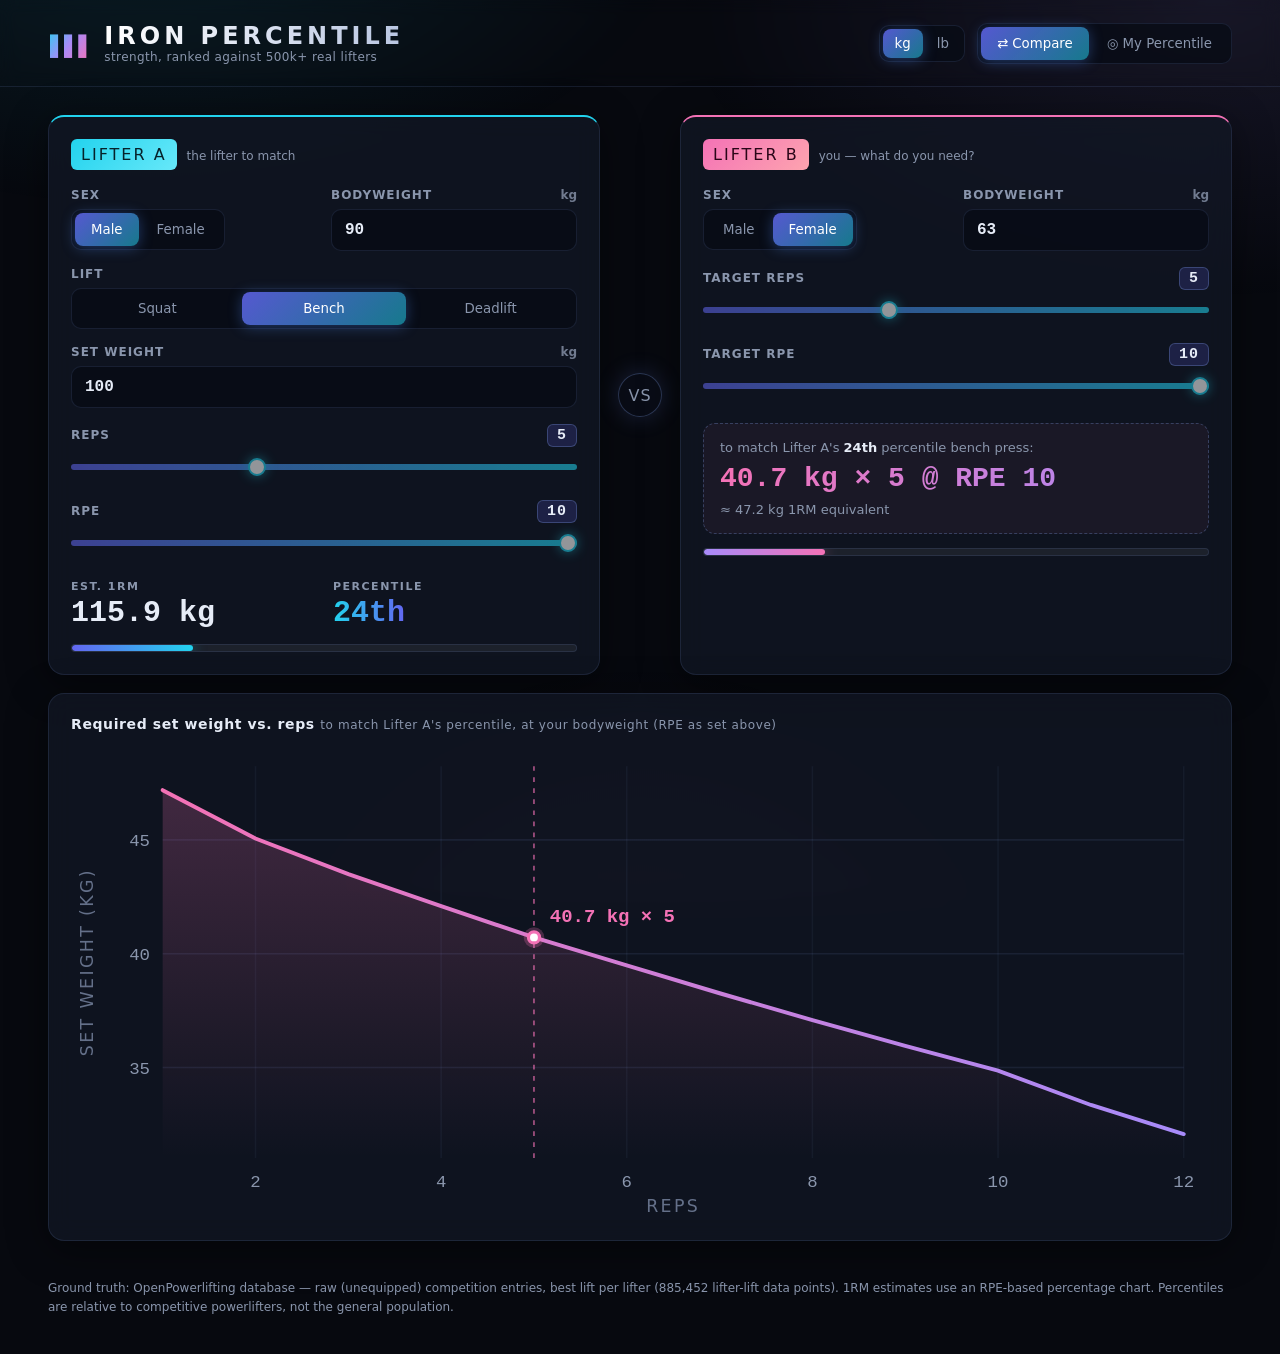
==== app/index.html @ ee3277fb "Add Iron Percentile strength comparison app with OpenPowerlifting ground truth - Compare mode: match" ====
<!DOCTYPE html>
<html lang="en">
<head>
<meta charset="UTF-8">
<meta name="viewport" content="width=device-width, initial-scale=1.0">
<title>Iron Percentile — Strength Comparison</title>
<link rel="stylesheet" href="style.css">
</head>
<body>
<div class="bg-glow"></div>

<header>
  <div class="brand">
    <div class="brand-mark">▮▮▮</div>
    <div>
      <h1>IRON&nbsp;PERCENTILE</h1>
      <p class="tagline">strength, ranked against 500k+ real lifters</p>
    </div>
  </div>
  <div class="header-controls">
    <div class="seg seg-small" id="unitToggle">
      <button data-unit="kg" class="active">kg</button>
      <button data-unit="lb">lb</button>
    </div>
    <nav class="seg" id="modeTabs">
      <button data-mode="compare" class="active">⇄ Compare</button>
      <button data-mode="me">◎ My Percentile</button>
    </nav>
  </div>
</header>

<main>
<!-- ============ MODE 1: COMPARE ============ -->
<section id="mode-compare" class="mode active">
  <div class="compare-grid">

    <div class="card lifter-a">
      <div class="card-head">
        <span class="badge badge-a">LIFTER A</span>
        <span class="card-sub">the lifter to match</span>
      </div>

      <div class="field-row">
        <div class="field">
          <label>Sex</label>
          <div class="seg" data-field="a-sex">
            <button data-val="M" class="active">Male</button>
            <button data-val="F">Female</button>
          </div>
        </div>
        <div class="field">
          <label>Bodyweight <span class="unit-label">kg</span></label>
          <input type="number" id="a-bw" value="90" min="30" max="250" step="0.5">
        </div>
      </div>

      <div class="field">
        <label>Lift</label>
        <div class="seg seg-3" data-field="lift">
          <button data-val="squat">Squat</button>
          <button data-val="bench" class="active">Bench</button>
          <button data-val="deadlift">Deadlift</button>
        </div>
      </div>

      <div class="field">
        <label>Set weight <span class="unit-label">kg</span></label>
        <input type="number" id="a-weight" value="100" min="1" step="2.5">
      </div>

      <div class="field slider-field">
        <label>Reps <output id="a-reps-out">5</output></label>
        <input type="range" id="a-reps" min="1" max="12" value="5" step="1">
      </div>
      <div class="field slider-field">
        <label>RPE <output id="a-rpe-out">10</output></label>
        <input type="range" id="a-rpe" min="6" max="10" value="10" step="0.5">
      </div>

      <div class="result-strip">
        <div class="stat">
          <span class="stat-label">est. 1RM</span>
          <span class="stat-value" id="a-1rm">—</span>
        </div>
        <div class="stat">
          <span class="stat-label">percentile</span>
          <span class="stat-value grad-a" id="a-pct">—</span>
        </div>
      </div>
      <div class="pct-bar"><div class="pct-fill fill-a" id="a-bar"></div></div>
    </div>

    <div class="vs-divider"><span>VS</span></div>

    <div class="card lifter-b">
      <div class="card-head">
        <span class="badge badge-b">LIFTER B</span>
        <span class="card-sub">you — what do you need?</span>
      </div>

      <div class="field-row">
        <div class="field">
          <label>Sex</label>
          <div class="seg" data-field="b-sex">
            <button data-val="M">Male</button>
            <button data-val="F" class="active">Female</button>
          </div>
        </div>
        <div class="field">
          <label>Bodyweight <span class="unit-label">kg</span></label>
          <input type="number" id="b-bw" value="63" min="30" max="250" step="0.5">
        </div>
      </div>

      <div class="field slider-field">
        <label>Target reps <output id="b-reps-out">5</output></label>
        <input type="range" id="b-reps" min="1" max="12" value="5" step="1">
      </div>
      <div class="field slider-field">
        <label>Target RPE <output id="b-rpe-out">10</output></label>
        <input type="range" id="b-rpe" min="6" max="10" value="10" step="0.5">
      </div>

      <div class="equiv-box">
        <p class="equiv-lead">to match Lifter A's <strong id="b-pct-echo">—</strong> percentile <span id="b-lift-echo"></span>:</p>
        <p class="equiv-main"><span id="b-target">—</span></p>
        <p class="equiv-sub">≈ <span id="b-1rm">—</span> 1RM equivalent</p>
      </div>
      <div class="pct-bar"><div class="pct-fill fill-b" id="b-bar"></div></div>
    </div>
  </div>

  <div class="card chart-card">
    <h3>Required set weight vs. reps <span class="h3-sub">to match Lifter A's percentile, at your bodyweight (RPE as set above)</span></h3>
    <div id="compare-chart" class="chart"></div>
  </div>
</section>

<!-- ============ MODE 2: MY PERCENTILE ============ -->
<section id="mode-me" class="mode">
  <div class="me-grid">
    <div class="card">
      <div class="card-head">
        <span class="badge badge-b">YOUR SET</span>
        <span class="card-sub">one hard set → full picture</span>
      </div>

      <div class="field-row">
        <div class="field">
          <label>Sex</label>
          <div class="seg" data-field="m-sex">
            <button data-val="M" class="active">Male</button>
            <button data-val="F">Female</button>
          </div>
        </div>
        <div class="field">
          <label>Bodyweight <span class="unit-label">kg</span></label>
          <input type="number" id="m-bw" value="82.5" min="30" max="250" step="0.5">
        </div>
      </div>

      <div class="field">
        <label>Lift</label>
        <div class="seg seg-3" data-field="m-lift">
          <button data-val="squat" class="active">Squat</button>
          <button data-val="bench">Bench</button>
          <button data-val="deadlift">Deadlift</button>
        </div>
      </div>

      <div class="field">
        <label>Set weight <span class="unit-label">kg</span></label>
        <input type="number" id="m-weight" value="140" min="1" step="2.5">
      </div>

      <div class="field slider-field">
        <label>Reps <output id="m-reps-out">5</output></label>
        <input type="range" id="m-reps" min="1" max="12" value="5" step="1">
      </div>
      <div class="field slider-field">
        <label>RPE <output id="m-rpe-out">9</output></label>
        <input type="range" id="m-rpe" min="6" max="10" value="9" step="0.5">
      </div>

      <div class="hero-result">
        <div class="hero-stat">
          <span class="stat-label">estimated 1RM</span>
          <span class="hero-value" id="m-1rm">—</span>
        </div>
        <div class="hero-stat">
          <span class="stat-label">your percentile</span>
          <span class="hero-value grad-b" id="m-pct">—</span>
          <span class="hero-note" id="m-pct-note"></span>
        </div>
      </div>
      <div class="pct-bar"><div class="pct-fill fill-b" id="m-bar"></div></div>
    </div>

    <div class="stack">
      <div class="card chart-card">
        <h3>Strength curve <span class="h3-sub">1RM needed at every percentile — your bodyweight &amp; sex</span></h3>
        <div id="me-chart-curve" class="chart"></div>
        <div class="field slider-field inline-slider">
          <label>Target percentile <output id="m-target-out">90</output></label>
          <input type="range" id="m-target" min="1" max="99" value="90" step="1">
        </div>
        <p class="callout" id="m-target-text">—</p>
      </div>

      <div class="card chart-card">
        <h3>Bodyweight leverage <span class="h3-sub">bodyweight at which your current 1RM hits each percentile</span></h3>
        <div id="me-chart-bw" class="chart"></div>
        <p class="callout" id="m-bw-text">—</p>
      </div>
    </div>
  </div>
</section>
</main>

<footer>
  <p id="foot-note">Ground truth: OpenPowerlifting database — raw (unequipped) competition entries, best lift per lifter.</p>
</footer>

<script src="percentiles.js"></script>
<script src="app.js"></script>
</body>
</html>
---- app/style.css ----
/* ============ Iron Percentile — dark theme ============ */
:root {
  --bg: #07090f;
  --bg-card: rgba(18, 24, 38, 0.72);
  --border: rgba(120, 150, 220, 0.14);
  --border-bright: rgba(120, 150, 220, 0.32);
  --text: #e6ecf7;
  --text-dim: #8a96ad;
  --accent-a: #22d3ee;   /* cyan — lifter A */
  --accent-a2: #6366f1;
  --accent-b: #f472b6;   /* magenta — lifter B / you */
  --accent-b2: #a78bfa;
  --mono: "JetBrains Mono", "SF Mono", "Cascadia Code", Consolas, monospace;
}

* { box-sizing: border-box; margin: 0; padding: 0; }

html { color-scheme: dark; }

body {
  background: var(--bg);
  color: var(--text);
  font-family: "Inter", "Segoe UI", system-ui, -apple-system, sans-serif;
  min-height: 100vh;
  overflow-x: hidden;
}

.bg-glow {
  position: fixed; inset: 0; z-index: -1; pointer-events: none;
  background:
    radial-gradient(900px 500px at 12% -10%, rgba(34, 211, 238, 0.10), transparent 60%),
    radial-gradient(900px 500px at 95% 0%, rgba(167, 139, 250, 0.10), transparent 60%),
    radial-gradient(700px 700px at 50% 120%, rgba(244, 114, 182, 0.07), transparent 60%);
}

/* ---------- header ---------- */
header {
  display: flex; align-items: center; justify-content: space-between;
  flex-wrap: wrap; gap: 16px;
  padding: 22px clamp(16px, 4vw, 48px);
  border-bottom: 1px solid var(--border);
  backdrop-filter: blur(8px);
}
.brand { display: flex; align-items: center; gap: 14px; }
.brand-mark {
  font-size: 22px; letter-spacing: 2px;
  background: linear-gradient(135deg, var(--accent-a), var(--accent-b2), var(--accent-b));
  -webkit-background-clip: text; background-clip: text; color: transparent;
  transform: scaleY(1.4);
}
h1 {
  font-size: clamp(18px, 2.4vw, 24px); font-weight: 800; letter-spacing: 4px;
  background: linear-gradient(90deg, #fff, #b9c6e2);
  -webkit-background-clip: text; background-clip: text; color: transparent;
}
.tagline { font-size: 12px; color: var(--text-dim); letter-spacing: 0.4px; }
.header-controls { display: flex; gap: 12px; align-items: center; }

/* ---------- segmented controls ---------- */
.seg {
  display: inline-flex; padding: 3px; gap: 2px;
  background: rgba(8, 12, 22, 0.8);
  border: 1px solid var(--border); border-radius: 10px;
}
.seg button {
  appearance: none; border: 0; cursor: pointer;
  background: transparent; color: var(--text-dim);
  font: 600 13px/1 inherit; font-family: inherit;
  padding: 9px 16px; border-radius: 8px;
  transition: all .18s ease;
  white-space: nowrap;
}
.seg button:hover { color: var(--text); }
.seg button.active {
  color: #fff;
  background: linear-gradient(135deg, rgba(99, 102, 241, 0.85), rgba(34, 211, 238, 0.55));
  box-shadow: 0 2px 14px rgba(80, 140, 255, 0.35);
}
.seg-small button { padding: 7px 12px; }
.seg-3 { width: 100%; }
.seg-3 button { flex: 1; }

/* ---------- layout ---------- */
main { padding: 28px clamp(16px, 4vw, 48px) 12px; max-width: 1280px; margin: 0 auto; }
.mode { display: none; }
.mode.active { display: block; animation: rise .35s ease; }
@keyframes rise { from { opacity: 0; transform: translateY(10px); } to { opacity: 1; } }

.compare-grid {
  display: grid; grid-template-columns: 1fr auto 1fr; gap: 18px;
  align-items: stretch; margin-bottom: 18px;
}
.me-grid { display: grid; grid-template-columns: 380px 1fr; gap: 18px; }
.stack { display: flex; flex-direction: column; gap: 18px; }

@media (max-width: 980px) {
  .compare-grid { grid-template-columns: 1fr; }
  .me-grid { grid-template-columns: 1fr; }
  .vs-divider { transform: rotate(90deg); height: 40px; }
}

/* ---------- cards ---------- */
.card {
  background: var(--bg-card);
  border: 1px solid var(--border);
  border-radius: 16px;
  padding: 22px;
  backdrop-filter: blur(12px);
  box-shadow: 0 8px 40px rgba(0, 0, 0, 0.45);
}
.lifter-a { border-top: 2px solid var(--accent-a); }
.lifter-b { border-top: 2px solid var(--accent-b); }

.card-head { display: flex; align-items: baseline; gap: 10px; margin-bottom: 18px; }
.badge {
  font: 800 11px/1 inherit; letter-spacing: 2px; padding: 6px 10px; border-radius: 6px;
}
.badge-a { color: #06222a; background: linear-gradient(135deg, var(--accent-a), #67e8f9); }
.badge-b { color: #2a0618; background: linear-gradient(135deg, var(--accent-b), #fda4af); }
.card-sub { color: var(--text-dim); font-size: 12px; }

.vs-divider { display: flex; align-items: center; justify-content: center; }
.vs-divider span {
  font: 800 14px/1 inherit; letter-spacing: 1px; color: var(--text-dim);
  border: 1px solid var(--border-bright); border-radius: 50%;
  width: 44px; height: 44px; display: grid; place-items: center;
  background: rgba(10, 14, 24, 0.9);
  box-shadow: 0 0 24px rgba(120, 150, 255, 0.18);
}

/* ---------- fields ---------- */
.field { margin-bottom: 16px; flex: 1; }
.field-row { display: flex; gap: 14px; }
.field label {
  display: flex; justify-content: space-between; align-items: baseline;
  font-size: 12px; font-weight: 600; letter-spacing: 1px; text-transform: uppercase;
  color: var(--text-dim); margin-bottom: 7px;
}
.unit-label { text-transform: none; letter-spacing: 0; opacity: .8; }
input[type="number"] {
  width: 100%;
  background: rgba(8, 12, 22, 0.8);
  border: 1px solid var(--border); border-radius: 10px;
  color: var(--text); font: 600 16px/1 var(--mono);
  padding: 11px 13px;
  transition: border-color .15s;
}
input[type="number"]:focus { outline: none; border-color: var(--accent-a2); box-shadow: 0 0 0 3px rgba(99,102,241,.18); }

.slider-field output {
  font: 700 15px/1 var(--mono); color: var(--text);
  background: rgba(99, 102, 241, 0.18); border: 1px solid var(--border-bright);
  padding: 3px 9px; border-radius: 6px;
}
input[type="range"] {
  width: 100%; appearance: none; -webkit-appearance: none; height: 26px; background: transparent; cursor: pointer;
}
input[type="range"]::-webkit-slider-runnable-track {
  height: 6px; border-radius: 3px;
  background: linear-gradient(90deg, var(--accent-a2), var(--accent-a));
  opacity: .55;
}
input[type="range"]::-webkit-slider-thumb {
  -webkit-appearance: none; appearance: none;
  width: 18px; height: 18px; border-radius: 50%; margin-top: -6px;
  background: #fff;
  border: 2px solid var(--accent-a);
  box-shadow: 0 0 12px rgba(34, 211, 238, 0.7);
}
input[type="range"]::-moz-range-track {
  height: 6px; border-radius: 3px;
  background: linear-gradient(90deg, var(--accent-a2), var(--accent-a));
  opacity: .55;
}
input[type="range"]::-moz-range-thumb {
  width: 16px; height: 16px; border-radius: 50%;
  background: #fff; border: 2px solid var(--accent-a);
  box-shadow: 0 0 12px rgba(34, 211, 238, 0.7);
}

/* ---------- results ---------- */
.result-strip { display: flex; gap: 18px; margin-top: 20px; }
.stat { flex: 1; }
.stat-label {
  display: block; font-size: 11px; font-weight: 600; letter-spacing: 1.5px;
  text-transform: uppercase; color: var(--text-dim); margin-bottom: 4px;
}
.stat-value { font: 800 30px/1.1 var(--mono); }
.grad-a {
  background: linear-gradient(90deg, var(--accent-a), var(--accent-a2));
  -webkit-background-clip: text; background-clip: text; color: transparent;
}
.grad-b {
  background: linear-gradient(90deg, var(--accent-b), var(--accent-b2));
  -webkit-background-clip: text; background-clip: text; color: transparent;
}

.pct-bar {
  margin-top: 14px; height: 8px; border-radius: 4px; overflow: hidden;
  background: rgba(255, 255, 255, 0.06); border: 1px solid var(--border);
}
.pct-fill { height: 100%; width: 0%; border-radius: 4px; transition: width .4s cubic-bezier(.2, .8, .2, 1); }
.fill-a { background: linear-gradient(90deg, var(--accent-a2), var(--accent-a)); box-shadow: 0 0 14px rgba(34, 211, 238, .6); }
.fill-b { background: linear-gradient(90deg, var(--accent-b2), var(--accent-b)); box-shadow: 0 0 14px rgba(244, 114, 182, .6); }

.equiv-box {
  margin-top: 20px; padding: 16px;
  border: 1px dashed var(--border-bright); border-radius: 12px;
  background: rgba(244, 114, 182, 0.05);
}
.equiv-lead { font-size: 13px; color: var(--text-dim); }
.equiv-lead strong { color: var(--text); }
.equiv-main {
  font: 800 28px/1.25 var(--mono); margin: 6px 0;
  background: linear-gradient(90deg, var(--accent-b), var(--accent-b2));
  -webkit-background-clip: text; background-clip: text; color: transparent;
}
.equiv-sub { font-size: 13px; color: var(--text-dim); }

.hero-result { display: flex; gap: 22px; margin-top: 22px; flex-wrap: wrap; }
.hero-stat { flex: 1; min-width: 130px; }
.hero-value { font: 800 36px/1.15 var(--mono); display: block; }
.hero-note { font-size: 12px; color: var(--text-dim); }

/* ---------- charts ---------- */
.chart-card h3 { font-size: 14px; letter-spacing: .6px; margin-bottom: 12px; }
.h3-sub { font-weight: 400; font-size: 12px; color: var(--text-dim); }
.chart { width: 100%; position: relative; }
.chart svg { display: block; width: 100%; height: auto; }
.chart-tip {
  position: absolute; pointer-events: none; z-index: 5;
  background: rgba(10, 14, 24, 0.95); border: 1px solid var(--border-bright);
  border-radius: 8px; padding: 7px 10px;
  font: 600 12px/1.5 var(--mono); color: var(--text);
  white-space: nowrap; transform: translate(-50%, -120%);
  box-shadow: 0 4px 20px rgba(0, 0, 0, .5);
  display: none;
}
.inline-slider { margin: 14px 4px 0; }
.callout {
  margin-top: 10px; padding: 12px 14px; border-radius: 10px;
  background: rgba(34, 211, 238, 0.06); border: 1px solid var(--border);
  font-size: 13.5px; line-height: 1.55; color: var(--text);
}
.callout strong { font-family: var(--mono); }

footer { padding: 26px clamp(16px, 4vw, 48px) 34px; max-width: 1280px; margin: 0 auto; }
footer p { font-size: 12px; color: var(--text-dim); line-height: 1.6; }
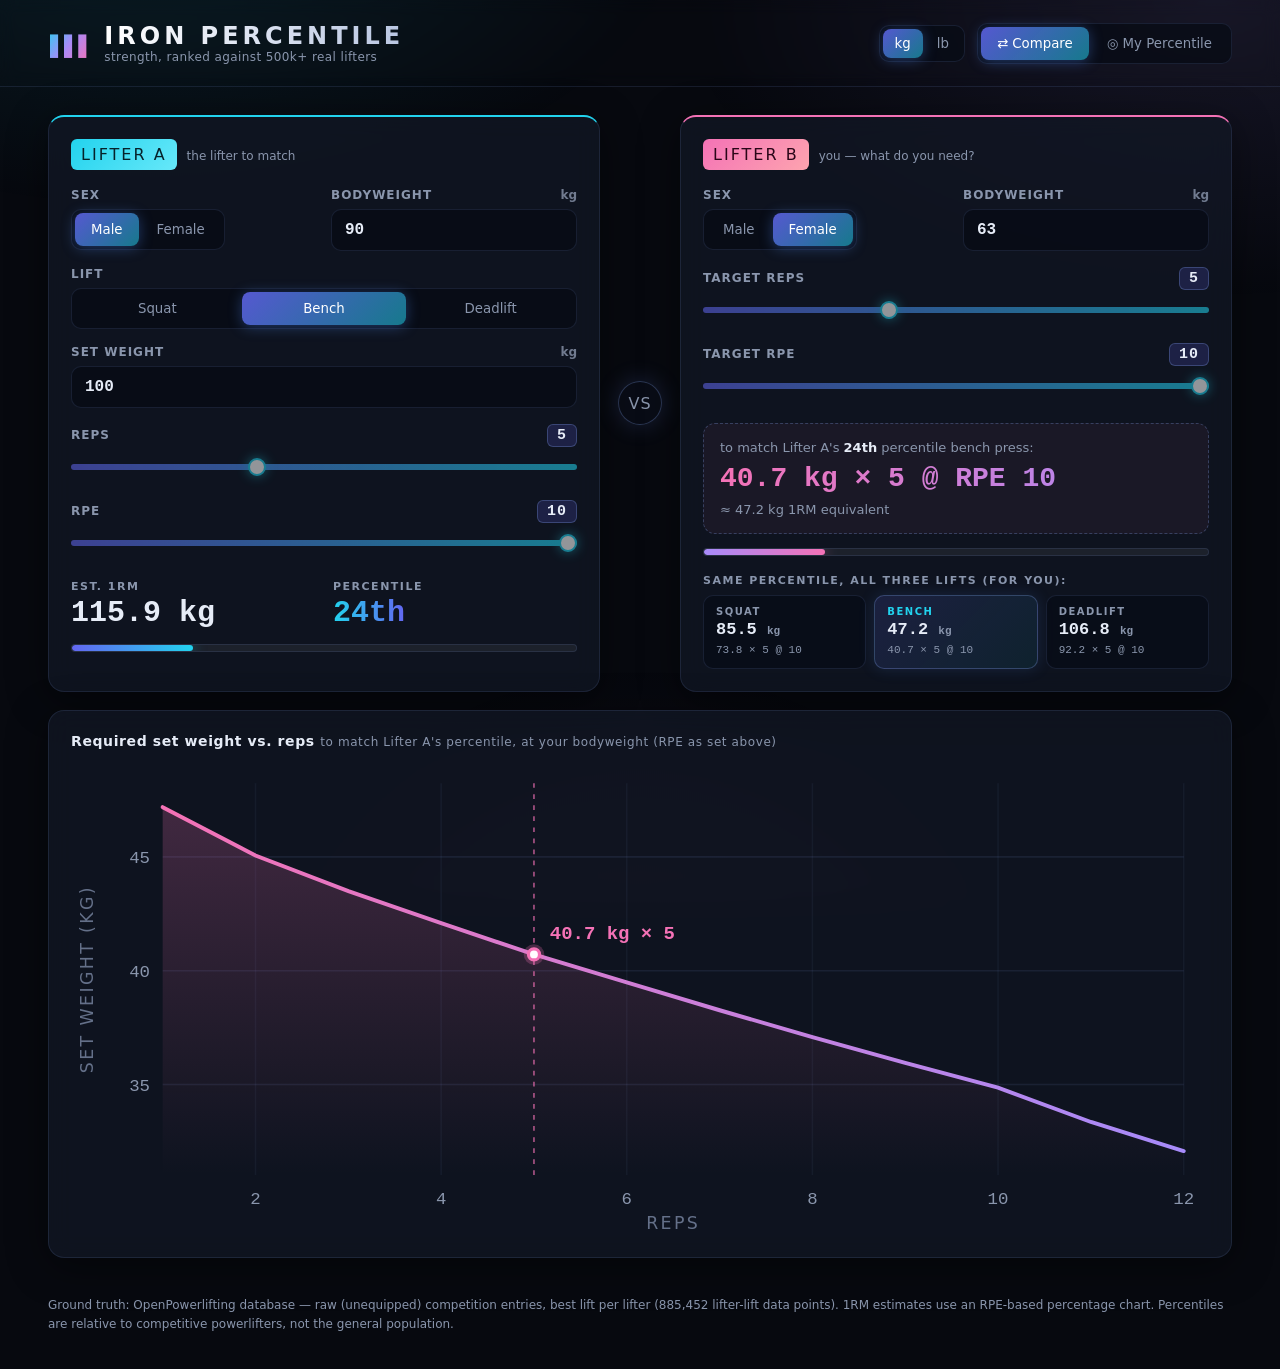
==== commit 14e3283d: "Add cross-lift equivalents at matched percentile in both modes https://claude.ai/code/session_01Fwoq" ====
--- a/app/index.html
+++ b/app/index.html
@@ -127,6 +127,11 @@
         <p class="equiv-sub">≈ <span id="b-1rm">—</span> 1RM equivalent</p>
       </div>
       <div class="pct-bar"><div class="pct-fill fill-b" id="b-bar"></div></div>
+
+      <div class="lift-equivs" id="b-equivs">
+        <p class="equivs-head">same percentile, all three lifts (for you):</p>
+        <div class="equiv-tiles" id="b-equiv-tiles"></div>
+      </div>
     </div>
   </div>
 
@@ -194,6 +199,11 @@
         </div>
       </div>
       <div class="pct-bar"><div class="pct-fill fill-b" id="m-bar"></div></div>
+
+      <div class="lift-equivs">
+        <p class="equivs-head">your other lifts <em>should</em> be (same percentile):</p>
+        <div class="equiv-tiles" id="m-equiv-tiles"></div>
+      </div>
     </div>
 
     <div class="stack">
--- a/app/style.css
+++ b/app/style.css
@@ -217,6 +217,33 @@
 }
 .equiv-sub { font-size: 13px; color: var(--text-dim); }
 
+/* cross-lift equivalents */
+.lift-equivs { margin-top: 18px; }
+.equivs-head {
+  font-size: 11px; font-weight: 600; letter-spacing: 1.5px; text-transform: uppercase;
+  color: var(--text-dim); margin-bottom: 8px;
+}
+.equivs-head em { font-style: italic; text-transform: none; }
+.equiv-tiles { display: grid; grid-template-columns: repeat(3, 1fr); gap: 8px; }
+.equiv-tile {
+  display: flex; flex-direction: column; gap: 3px;
+  padding: 10px 12px; border-radius: 10px;
+  background: rgba(8, 12, 22, 0.7); border: 1px solid var(--border);
+}
+.equiv-tile-active {
+  border-color: var(--border-bright);
+  background: linear-gradient(135deg, rgba(99, 102, 241, 0.16), rgba(34, 211, 238, 0.08));
+  box-shadow: 0 0 16px rgba(80, 140, 255, 0.15);
+}
+.tile-lift {
+  font-size: 10px; font-weight: 700; letter-spacing: 1.5px; text-transform: uppercase;
+  color: var(--text-dim);
+}
+.equiv-tile-active .tile-lift { color: var(--accent-a); }
+.tile-1rm { font: 700 17px/1.2 var(--mono); color: var(--text); }
+.tile-1rm em { font-style: normal; font-size: 11px; color: var(--text-dim); }
+.tile-set { font: 500 11px/1.3 var(--mono); color: var(--text-dim); }
+
 .hero-result { display: flex; gap: 22px; margin-top: 22px; flex-wrap: wrap; }
 .hero-stat { flex: 1; min-width: 130px; }
 .hero-value { font: 800 36px/1.15 var(--mono); display: block; }
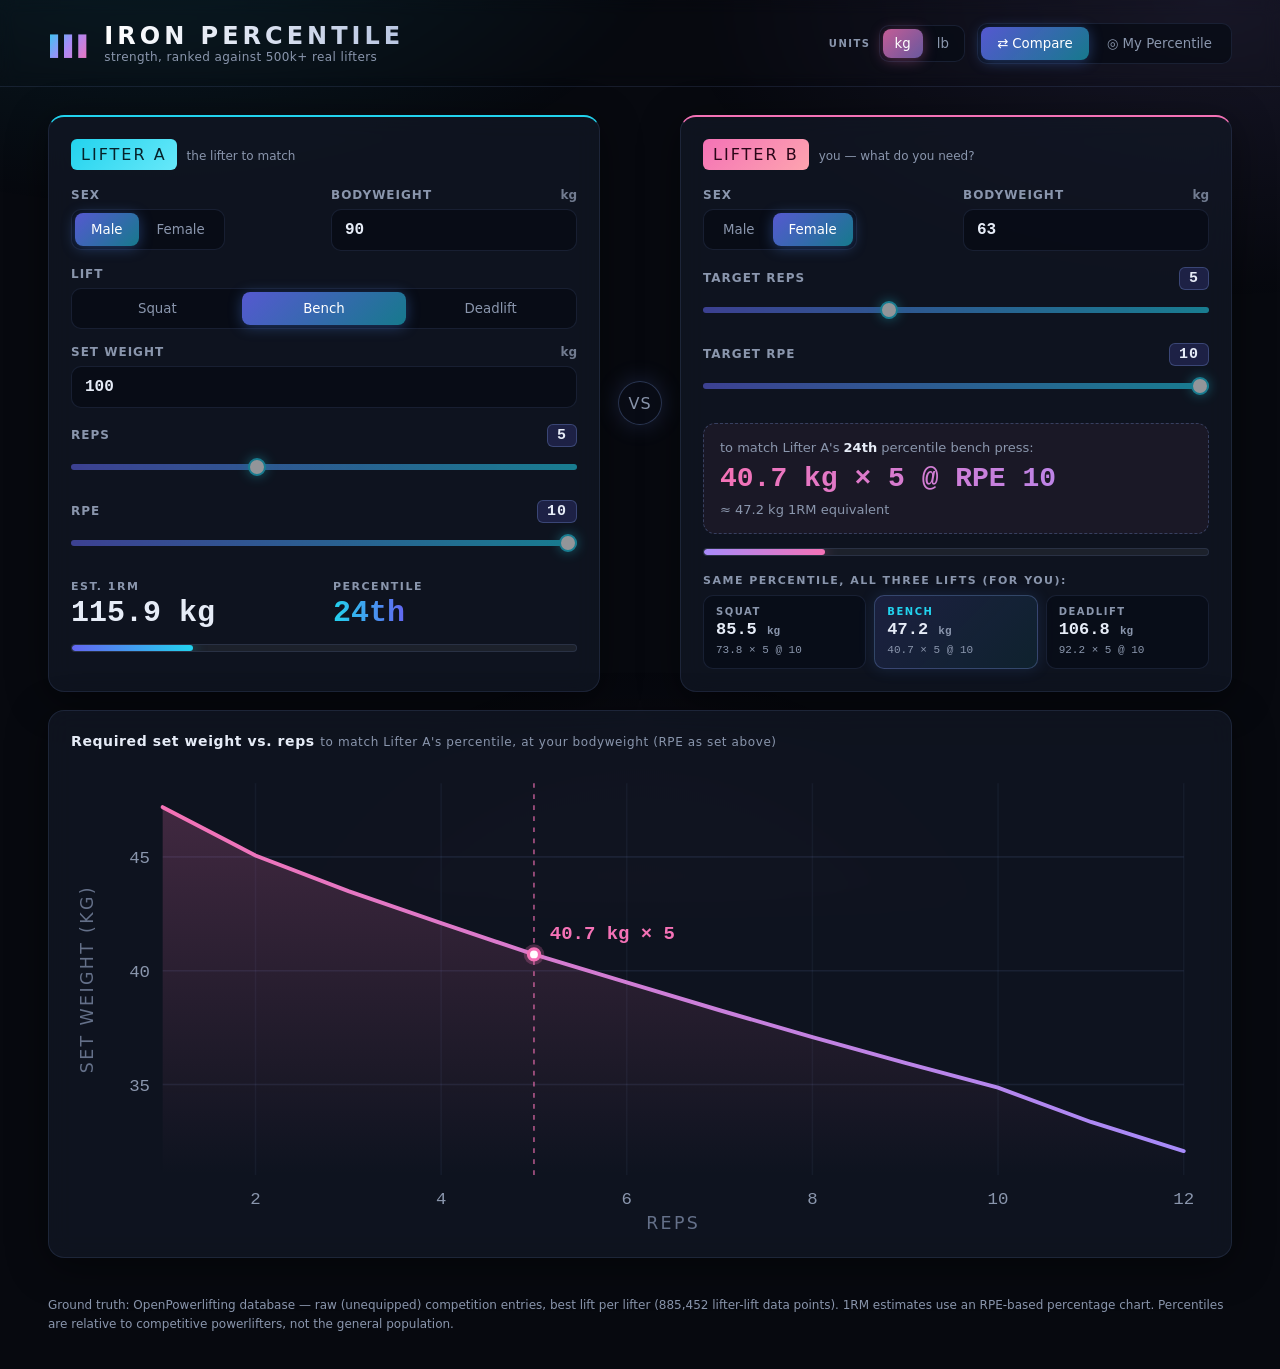
==== commit 615f8aa4: "Make unit toggle more prominent and persist kg/lb choice https://claude.ai/code/session_01FwoqEq1AHP" ====
--- a/app/index.html
+++ b/app/index.html
@@ -18,9 +18,12 @@
     </div>
   </div>
   <div class="header-controls">
-    <div class="seg seg-small" id="unitToggle">
-      <button data-unit="kg" class="active">kg</button>
-      <button data-unit="lb">lb</button>
+    <div class="unit-switch">
+      <span class="unit-switch-label">UNITS</span>
+      <div class="seg seg-small" id="unitToggle">
+        <button data-unit="kg" class="active">kg</button>
+        <button data-unit="lb">lb</button>
+      </div>
     </div>
     <nav class="seg" id="modeTabs">
       <button data-mode="compare" class="active">⇄ Compare</button>
--- a/app/style.css
+++ b/app/style.css
@@ -55,6 +55,14 @@
 }
 .tagline { font-size: 12px; color: var(--text-dim); letter-spacing: 0.4px; }
 .header-controls { display: flex; gap: 12px; align-items: center; }
+.unit-switch { display: flex; align-items: center; gap: 8px; }
+.unit-switch-label {
+  font-size: 10px; font-weight: 700; letter-spacing: 1.5px; color: var(--text-dim);
+}
+.unit-switch .seg button.active {
+  background: linear-gradient(135deg, rgba(244, 114, 182, 0.8), rgba(167, 139, 250, 0.6));
+  box-shadow: 0 2px 14px rgba(244, 114, 182, 0.35);
+}
 
 /* ---------- segmented controls ---------- */
 .seg {
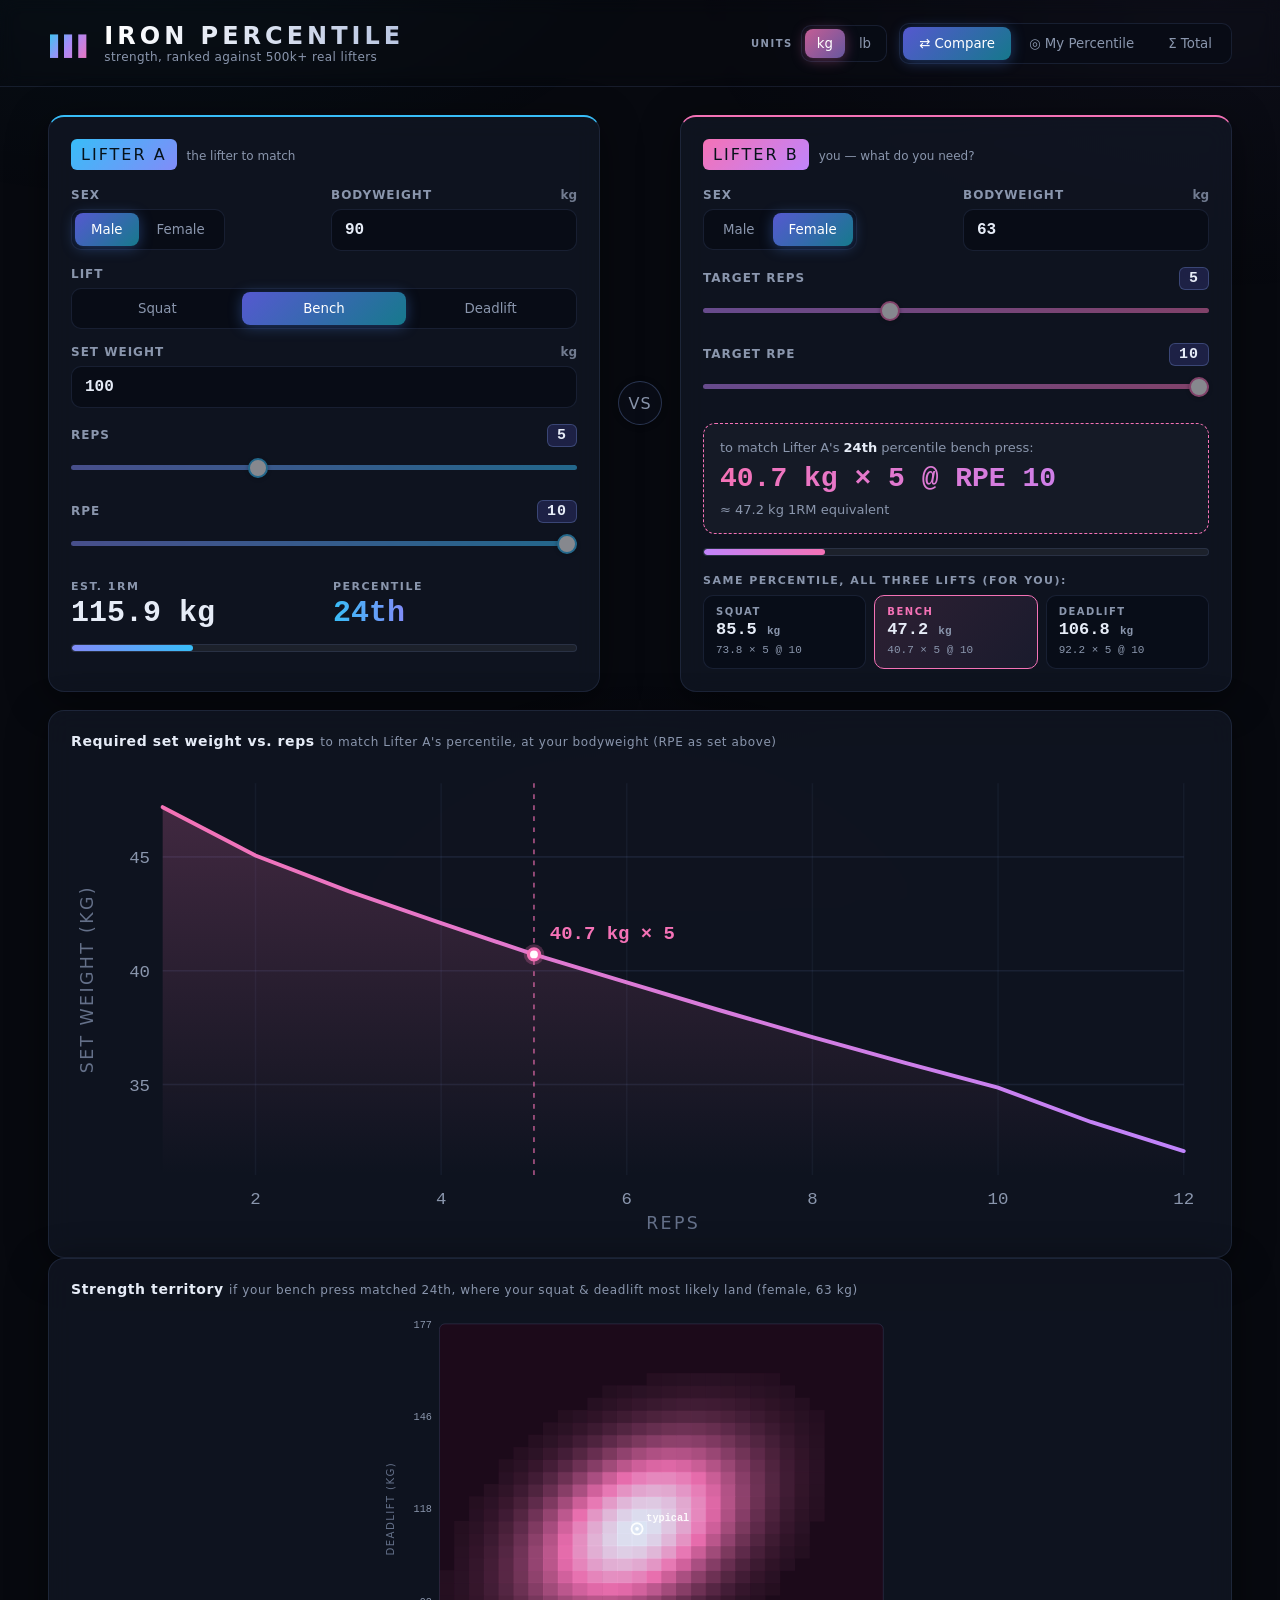
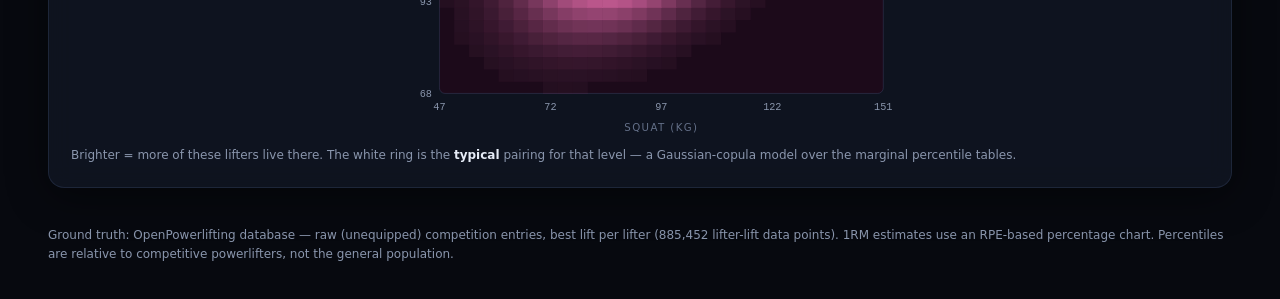
==== commit 79165140: "Add sex-driven colors, total percentile, maintain mode, and heat maps - Color every lifter by sex (l" ====
--- a/app/index.html
+++ b/app/index.html
@@ -28,6 +28,7 @@
     <nav class="seg" id="modeTabs">
       <button data-mode="compare" class="active">⇄ Compare</button>
       <button data-mode="me">◎ My Percentile</button>
+      <button data-mode="total">Σ Total</button>
     </nav>
   </div>
 </header>
@@ -37,9 +38,9 @@
 <section id="mode-compare" class="mode active">
   <div class="compare-grid">
 
-    <div class="card lifter-a">
+    <div class="card lifter-card" id="card-a">
       <div class="card-head">
-        <span class="badge badge-a">LIFTER A</span>
+        <span class="badge" id="badge-a">LIFTER A</span>
         <span class="card-sub">the lifter to match</span>
       </div>
 
@@ -87,17 +88,17 @@
         </div>
         <div class="stat">
           <span class="stat-label">percentile</span>
-          <span class="stat-value grad-a" id="a-pct">—</span>
-        </div>
-      </div>
-      <div class="pct-bar"><div class="pct-fill fill-a" id="a-bar"></div></div>
+          <span class="stat-value pct-num" id="a-pct">—</span>
+        </div>
+      </div>
+      <div class="pct-bar"><div class="pct-fill" id="a-bar"></div></div>
     </div>
 
     <div class="vs-divider"><span>VS</span></div>
 
-    <div class="card lifter-b">
+    <div class="card lifter-card" id="card-b">
       <div class="card-head">
-        <span class="badge badge-b">LIFTER B</span>
+        <span class="badge" id="badge-b">LIFTER B</span>
         <span class="card-sub">you — what do you need?</span>
       </div>
 
@@ -126,10 +127,10 @@
 
       <div class="equiv-box">
         <p class="equiv-lead">to match Lifter A's <strong id="b-pct-echo">—</strong> percentile <span id="b-lift-echo"></span>:</p>
-        <p class="equiv-main"><span id="b-target">—</span></p>
+        <p class="equiv-main pct-num" id="b-target-wrap"><span id="b-target">—</span></p>
         <p class="equiv-sub">≈ <span id="b-1rm">—</span> 1RM equivalent</p>
       </div>
-      <div class="pct-bar"><div class="pct-fill fill-b" id="b-bar"></div></div>
+      <div class="pct-bar"><div class="pct-fill" id="b-bar"></div></div>
 
       <div class="lift-equivs" id="b-equivs">
         <p class="equivs-head">same percentile, all three lifts (for you):</p>
@@ -142,14 +143,20 @@
     <h3>Required set weight vs. reps <span class="h3-sub">to match Lifter A's percentile, at your bodyweight (RPE as set above)</span></h3>
     <div id="compare-chart" class="chart"></div>
   </div>
+
+  <div class="card chart-card">
+    <h3>Strength territory <span class="h3-sub" id="compare-heat-sub">where your other two lifts most likely land</span></h3>
+    <div id="compare-heat" class="chart heat"></div>
+    <p class="heat-cap">Brighter = more of these lifters live there. The white ring is the <strong>typical</strong> pairing for that level — a Gaussian-copula model over the marginal percentile tables.</p>
+  </div>
 </section>
 
 <!-- ============ MODE 2: MY PERCENTILE ============ -->
 <section id="mode-me" class="mode">
   <div class="me-grid">
-    <div class="card">
+    <div class="card lifter-card" id="card-m">
       <div class="card-head">
-        <span class="badge badge-b">YOUR SET</span>
+        <span class="badge" id="badge-m">YOUR SET</span>
         <span class="card-sub">one hard set → full picture</span>
       </div>
 
@@ -197,11 +204,11 @@
         </div>
         <div class="hero-stat">
           <span class="stat-label">your percentile</span>
-          <span class="hero-value grad-b" id="m-pct">—</span>
+          <span class="hero-value pct-num" id="m-pct">—</span>
           <span class="hero-note" id="m-pct-note"></span>
         </div>
       </div>
-      <div class="pct-bar"><div class="pct-fill fill-b" id="m-bar"></div></div>
+      <div class="pct-bar"><div class="pct-fill" id="m-bar"></div></div>
 
       <div class="lift-equivs">
         <p class="equivs-head">your other lifts <em>should</em> be (same percentile):</p>
@@ -221,9 +228,118 @@
       </div>
 
       <div class="card chart-card">
-        <h3>Bodyweight leverage <span class="h3-sub">bodyweight at which your current 1RM hits each percentile</span></h3>
+        <h3>Bodyweight leverage <span class="h3-sub">where your current 1RM ranks at every bodyweight</span></h3>
         <div id="me-chart-bw" class="chart"></div>
         <p class="callout" id="m-bw-text">—</p>
+      </div>
+
+      <div class="card chart-card">
+        <h3>Strength territory <span class="h3-sub" id="me-heat-sub">where your other two lifts most likely land</span></h3>
+        <div id="me-heat" class="chart heat"></div>
+        <p class="heat-cap">Brighter = more lifters live there. The white ring is the <strong>typical</strong> pairing for a lifter at your level.</p>
+      </div>
+    </div>
+  </div>
+</section>
+
+<!-- ============ MODE 3: TOTAL ============ -->
+<section id="mode-total" class="mode">
+  <div class="me-grid">
+    <div class="card lifter-card" id="card-t">
+      <div class="card-head">
+        <span class="badge" id="badge-t">YOUR TOTAL</span>
+        <span class="card-sub">all three lifts → one number</span>
+      </div>
+
+      <div class="field-row">
+        <div class="field">
+          <label>Sex</label>
+          <div class="seg" data-field="t-sex">
+            <button data-val="M" class="active">Male</button>
+            <button data-val="F">Female</button>
+          </div>
+        </div>
+        <div class="field">
+          <label>Bodyweight <span class="unit-label">kg</span></label>
+          <input type="number" id="t-bw" value="90" min="30" max="250" step="0.5">
+        </div>
+      </div>
+
+      <div class="tlift" data-lift="squat">
+        <div class="tlift-head"><span class="tlift-name">Squat</span><span class="tlift-meta"><span class="tlift-1rm" id="t-squat-1rm">—</span><span class="tlift-pct" id="t-squat-pct">—</span></span></div>
+        <div class="field"><label>Set weight <span class="unit-label">kg</span></label><input type="number" id="t-squat-weight" value="160" min="1" step="2.5"></div>
+        <div class="tlift-sliders">
+          <div class="field slider-field"><label>Reps <output id="t-squat-reps-out">3</output></label><input type="range" id="t-squat-reps" min="1" max="12" value="3" step="1"></div>
+          <div class="field slider-field"><label>RPE <output id="t-squat-rpe-out">8</output></label><input type="range" id="t-squat-rpe" min="6" max="10" value="8" step="0.5"></div>
+        </div>
+      </div>
+
+      <div class="tlift" data-lift="bench">
+        <div class="tlift-head"><span class="tlift-name">Bench</span><span class="tlift-meta"><span class="tlift-1rm" id="t-bench-1rm">—</span><span class="tlift-pct" id="t-bench-pct">—</span></span></div>
+        <div class="field"><label>Set weight <span class="unit-label">kg</span></label><input type="number" id="t-bench-weight" value="110" min="1" step="2.5"></div>
+        <div class="tlift-sliders">
+          <div class="field slider-field"><label>Reps <output id="t-bench-reps-out">3</output></label><input type="range" id="t-bench-reps" min="1" max="12" value="3" step="1"></div>
+          <div class="field slider-field"><label>RPE <output id="t-bench-rpe-out">8</output></label><input type="range" id="t-bench-rpe" min="6" max="10" value="8" step="0.5"></div>
+        </div>
+      </div>
+
+      <div class="tlift" data-lift="deadlift">
+        <div class="tlift-head"><span class="tlift-name">Deadlift</span><span class="tlift-meta"><span class="tlift-1rm" id="t-deadlift-1rm">—</span><span class="tlift-pct" id="t-deadlift-pct">—</span></span></div>
+        <div class="field"><label>Set weight <span class="unit-label">kg</span></label><input type="number" id="t-deadlift-weight" value="200" min="1" step="2.5"></div>
+        <div class="tlift-sliders">
+          <div class="field slider-field"><label>Reps <output id="t-deadlift-reps-out">3</output></label><input type="range" id="t-deadlift-reps" min="1" max="12" value="3" step="1"></div>
+          <div class="field slider-field"><label>RPE <output id="t-deadlift-rpe-out">8</output></label><input type="range" id="t-deadlift-rpe" min="6" max="10" value="8" step="0.5"></div>
+        </div>
+      </div>
+
+      <div class="hero-result">
+        <div class="hero-stat">
+          <span class="stat-label">estimated total</span>
+          <span class="hero-value" id="t-1rm">—</span>
+        </div>
+        <div class="hero-stat">
+          <span class="stat-label">total percentile</span>
+          <span class="hero-value pct-num" id="t-pct">—</span>
+          <span class="hero-note" id="t-pct-note"></span>
+        </div>
+      </div>
+      <div class="pct-bar"><div class="pct-fill" id="t-bar"></div></div>
+    </div>
+
+    <div class="stack">
+      <div class="card chart-card" id="card-maintain">
+        <h3>Maintain a total percentile <span class="h3-sub">drag one lift, the others compensate to hold the total</span></h3>
+
+        <div class="field slider-field inline-slider">
+          <label>Target total percentile <output id="t-target-out">90</output></label>
+          <input type="range" id="t-target" min="1" max="99" value="90" step="1">
+        </div>
+
+        <div class="maintain-summary">
+          <span class="maintain-total-label">held total</span>
+          <span class="maintain-total-val" id="maintain-total">—</span>
+          <span class="maintain-total-pct pct-num" id="maintain-total-pct">—</span>
+        </div>
+
+        <div class="alloc">
+          <div class="alloc-row" data-lift="squat">
+            <div class="alloc-top"><span class="alloc-name">Squat</span><span class="alloc-pct" id="alloc-squat-pct">—</span><span class="alloc-val" id="alloc-squat-val">—</span></div>
+            <div class="pct-bar"><div class="pct-fill" id="alloc-squat-bar"></div></div>
+            <input type="range" id="alloc-squat-slider" class="alloc-slider" min="0" max="400" value="0" step="2.5">
+          </div>
+          <div class="alloc-row" data-lift="bench">
+            <div class="alloc-top"><span class="alloc-name">Bench</span><span class="alloc-pct" id="alloc-bench-pct">—</span><span class="alloc-val" id="alloc-bench-val">—</span></div>
+            <div class="pct-bar"><div class="pct-fill" id="alloc-bench-bar"></div></div>
+            <input type="range" id="alloc-bench-slider" class="alloc-slider" min="0" max="400" value="0" step="2.5">
+          </div>
+          <div class="alloc-row" data-lift="deadlift">
+            <div class="alloc-top"><span class="alloc-name">Deadlift</span><span class="alloc-pct" id="alloc-deadlift-pct">—</span><span class="alloc-val" id="alloc-deadlift-val">—</span></div>
+            <div class="pct-bar"><div class="pct-fill" id="alloc-deadlift-bar"></div></div>
+            <input type="range" id="alloc-deadlift-slider" class="alloc-slider" min="0" max="400" value="0" step="2.5">
+          </div>
+        </div>
+
+        <p class="callout" id="maintain-note">—</p>
       </div>
     </div>
   </div>
--- a/app/style.css
+++ b/app/style.css
@@ -6,10 +6,15 @@
   --border-bright: rgba(120, 150, 220, 0.32);
   --text: #e6ecf7;
   --text-dim: #8a96ad;
-  --accent-a: #22d3ee;   /* cyan — lifter A */
+  --accent-a: #22d3ee;   /* cyan — neutral UI accent */
   --accent-a2: #6366f1;
-  --accent-b: #f472b6;   /* magenta — lifter B / you */
+  --accent-b: #f472b6;   /* magenta — neutral UI accent */
   --accent-b2: #a78bfa;
+  /* per-lifter colour, set in JS from the chosen sex
+     (light blue ♂ / pink ♀). Falls back to light blue. */
+  --c: #38bdf8;
+  --c2: #818cf8;
+  --glow: rgba(56, 189, 248, 0.38);
   --mono: "JetBrains Mono", "SF Mono", "Cascadia Code", Consolas, monospace;
 }
 
@@ -28,9 +33,9 @@
 .bg-glow {
   position: fixed; inset: 0; z-index: -1; pointer-events: none;
   background:
-    radial-gradient(900px 500px at 12% -10%, rgba(34, 211, 238, 0.10), transparent 60%),
-    radial-gradient(900px 500px at 95% 0%, rgba(167, 139, 250, 0.10), transparent 60%),
-    radial-gradient(700px 700px at 50% 120%, rgba(244, 114, 182, 0.07), transparent 60%);
+    radial-gradient(900px 500px at 12% -10%, rgba(34, 211, 238, 0.04), transparent 60%),
+    radial-gradient(900px 500px at 95% 0%, rgba(167, 139, 250, 0.04), transparent 60%),
+    radial-gradient(700px 700px at 50% 120%, rgba(244, 114, 182, 0.03), transparent 60%);
 }
 
 /* ---------- header ---------- */
@@ -116,15 +121,13 @@
   backdrop-filter: blur(12px);
   box-shadow: 0 8px 40px rgba(0, 0, 0, 0.45);
 }
-.lifter-a { border-top: 2px solid var(--accent-a); }
-.lifter-b { border-top: 2px solid var(--accent-b); }
+.lifter-card { border-top: 2px solid var(--c); transition: border-color .25s; }
 
 .card-head { display: flex; align-items: baseline; gap: 10px; margin-bottom: 18px; }
 .badge {
   font: 800 11px/1 inherit; letter-spacing: 2px; padding: 6px 10px; border-radius: 6px;
-}
-.badge-a { color: #06222a; background: linear-gradient(135deg, var(--accent-a), #67e8f9); }
-.badge-b { color: #2a0618; background: linear-gradient(135deg, var(--accent-b), #fda4af); }
+  color: #06121a; background: linear-gradient(135deg, var(--c), var(--c2));
+}
 .card-sub { color: var(--text-dim); font-size: 12px; }
 
 .vs-divider { display: flex; align-items: center; justify-content: center; }
@@ -133,7 +136,7 @@
   border: 1px solid var(--border-bright); border-radius: 50%;
   width: 44px; height: 44px; display: grid; place-items: center;
   background: rgba(10, 14, 24, 0.9);
-  box-shadow: 0 0 24px rgba(120, 150, 255, 0.18);
+  box-shadow: 0 1px 6px rgba(0, 0, 0, 0.3);
 }
 
 /* ---------- fields ---------- */
@@ -162,28 +165,30 @@
 }
 input[type="range"] {
   width: 100%; appearance: none; -webkit-appearance: none; height: 26px; background: transparent; cursor: pointer;
+  overflow: visible;
 }
 input[type="range"]::-webkit-slider-runnable-track {
-  height: 6px; border-radius: 3px;
-  background: linear-gradient(90deg, var(--accent-a2), var(--accent-a));
-  opacity: .55;
+  height: 5px; border-radius: 3px;
+  background: linear-gradient(90deg, var(--c2), var(--c));
+  opacity: .5;
 }
 input[type="range"]::-webkit-slider-thumb {
   -webkit-appearance: none; appearance: none;
-  width: 18px; height: 18px; border-radius: 50%; margin-top: -6px;
+  width: 20px; height: 20px; border-radius: 50%; margin-top: -7px;
   background: #fff;
-  border: 2px solid var(--accent-a);
-  box-shadow: 0 0 12px rgba(34, 211, 238, 0.7);
+  border: 2px solid var(--c);
+  box-shadow: 0 1px 4px rgba(0, 0, 0, 0.4);
+  position: relative; z-index: 2;
 }
 input[type="range"]::-moz-range-track {
-  height: 6px; border-radius: 3px;
-  background: linear-gradient(90deg, var(--accent-a2), var(--accent-a));
-  opacity: .55;
+  height: 5px; border-radius: 3px;
+  background: linear-gradient(90deg, var(--c2), var(--c));
+  opacity: .5;
 }
 input[type="range"]::-moz-range-thumb {
-  width: 16px; height: 16px; border-radius: 50%;
-  background: #fff; border: 2px solid var(--accent-a);
-  box-shadow: 0 0 12px rgba(34, 211, 238, 0.7);
+  width: 20px; height: 20px; border-radius: 50%;
+  background: #fff; border: 2px solid var(--c);
+  box-shadow: 0 1px 4px rgba(0, 0, 0, 0.4);
 }
 
 /* ---------- results ---------- */
@@ -207,20 +212,28 @@
   margin-top: 14px; height: 8px; border-radius: 4px; overflow: hidden;
   background: rgba(255, 255, 255, 0.06); border: 1px solid var(--border);
 }
-.pct-fill { height: 100%; width: 0%; border-radius: 4px; transition: width .4s cubic-bezier(.2, .8, .2, 1); }
-.fill-a { background: linear-gradient(90deg, var(--accent-a2), var(--accent-a)); box-shadow: 0 0 14px rgba(34, 211, 238, .6); }
-.fill-b { background: linear-gradient(90deg, var(--accent-b2), var(--accent-b)); box-shadow: 0 0 14px rgba(244, 114, 182, .6); }
+.pct-fill {
+  height: 100%; width: 0%; border-radius: 4px;
+  background: linear-gradient(90deg, var(--c2), var(--c));
+  transition: width .4s cubic-bezier(.2, .8, .2, 1);
+}
+
+/* gradient percentile numbers (JS repaints per sex; this is the fallback) */
+.pct-num {
+  background: linear-gradient(90deg, var(--c), var(--c2));
+  -webkit-background-clip: text; background-clip: text; color: transparent;
+}
 
 .equiv-box {
   margin-top: 20px; padding: 16px;
-  border: 1px dashed var(--border-bright); border-radius: 12px;
-  background: rgba(244, 114, 182, 0.05);
+  border: 1px dashed var(--c); border-radius: 12px;
+  background: rgba(255, 255, 255, 0.03);
 }
 .equiv-lead { font-size: 13px; color: var(--text-dim); }
 .equiv-lead strong { color: var(--text); }
 .equiv-main {
   font: 800 28px/1.25 var(--mono); margin: 6px 0;
-  background: linear-gradient(90deg, var(--accent-b), var(--accent-b2));
+  background: linear-gradient(90deg, var(--c), var(--c2));
   -webkit-background-clip: text; background-clip: text; color: transparent;
 }
 .equiv-sub { font-size: 13px; color: var(--text-dim); }
@@ -241,7 +254,7 @@
 .equiv-tile-active {
   border-color: var(--border-bright);
   background: linear-gradient(135deg, rgba(99, 102, 241, 0.16), rgba(34, 211, 238, 0.08));
-  box-shadow: 0 0 16px rgba(80, 140, 255, 0.15);
+  box-shadow: none;
 }
 .tile-lift {
   font-size: 10px; font-weight: 700; letter-spacing: 1.5px; text-transform: uppercase;
@@ -279,5 +292,70 @@
 }
 .callout strong { font-family: var(--mono); }
 
+/* ---------- heat map ---------- */
+.chart.heat svg { max-width: 520px; margin: 0 auto; }
+.heat-cap {
+  margin-top: 10px; font-size: 12px; line-height: 1.55; color: var(--text-dim);
+}
+.heat-cap strong { color: var(--text); font-weight: 700; }
+
+/* ---------- total mode: per-lift entry ---------- */
+.tlift {
+  margin-bottom: 16px; padding: 14px;
+  border: 1px solid var(--border); border-radius: 12px;
+  background: rgba(8, 12, 22, 0.45);
+}
+.tlift-head {
+  display: flex; align-items: baseline; justify-content: space-between;
+  margin-bottom: 10px;
+}
+.tlift-name {
+  font-size: 13px; font-weight: 700; letter-spacing: 1.5px; text-transform: uppercase;
+  color: var(--text);
+}
+.tlift-meta { display: flex; align-items: baseline; gap: 10px; }
+.tlift-1rm { font: 600 12px/1 var(--mono); color: var(--text-dim); }
+.tlift-pct {
+  font: 800 16px/1 var(--mono);
+  background: linear-gradient(90deg, var(--c), var(--c2));
+  -webkit-background-clip: text; background-clip: text; color: transparent;
+}
+.tlift .field { margin-bottom: 10px; }
+.tlift-sliders { display: flex; gap: 14px; }
+.tlift-sliders .slider-field { flex: 1; margin-bottom: 0; }
+
+/* ---------- maintain-percentile allocator ---------- */
+.maintain-summary {
+  display: flex; align-items: baseline; gap: 10px;
+  margin: 6px 2px 18px;
+}
+.maintain-total-label {
+  font-size: 11px; font-weight: 600; letter-spacing: 1.5px; text-transform: uppercase;
+  color: var(--text-dim);
+}
+.maintain-total-val { font: 800 22px/1 var(--mono); color: var(--text); }
+.maintain-total-pct { font: 800 22px/1 var(--mono); }
+
+.alloc { display: flex; flex-direction: column; gap: 16px; }
+.alloc-row {
+  padding: 12px 14px; border-radius: 12px;
+  background: rgba(8, 12, 22, 0.45); border: 1px solid var(--border);
+}
+.alloc-top {
+  display: flex; align-items: baseline; gap: 10px; margin-bottom: 8px;
+}
+.alloc-name {
+  font-size: 12px; font-weight: 700; letter-spacing: 1.5px; text-transform: uppercase;
+  color: var(--text); flex: 0 0 auto; min-width: 74px;
+}
+.alloc-pct {
+  font: 800 17px/1 var(--mono);
+  background: linear-gradient(90deg, var(--c), var(--c2));
+  -webkit-background-clip: text; background-clip: text; color: transparent;
+}
+.alloc-val { margin-left: auto; font: 600 13px/1 var(--mono); color: var(--text-dim); }
+.alloc-row .pct-bar { margin-top: 0; }
+.alloc-slider { margin-top: 10px; }
+
 footer { padding: 26px clamp(16px, 4vw, 48px) 34px; max-width: 1280px; margin: 0 auto; }
 footer p { font-size: 12px; color: var(--text-dim); line-height: 1.6; }
